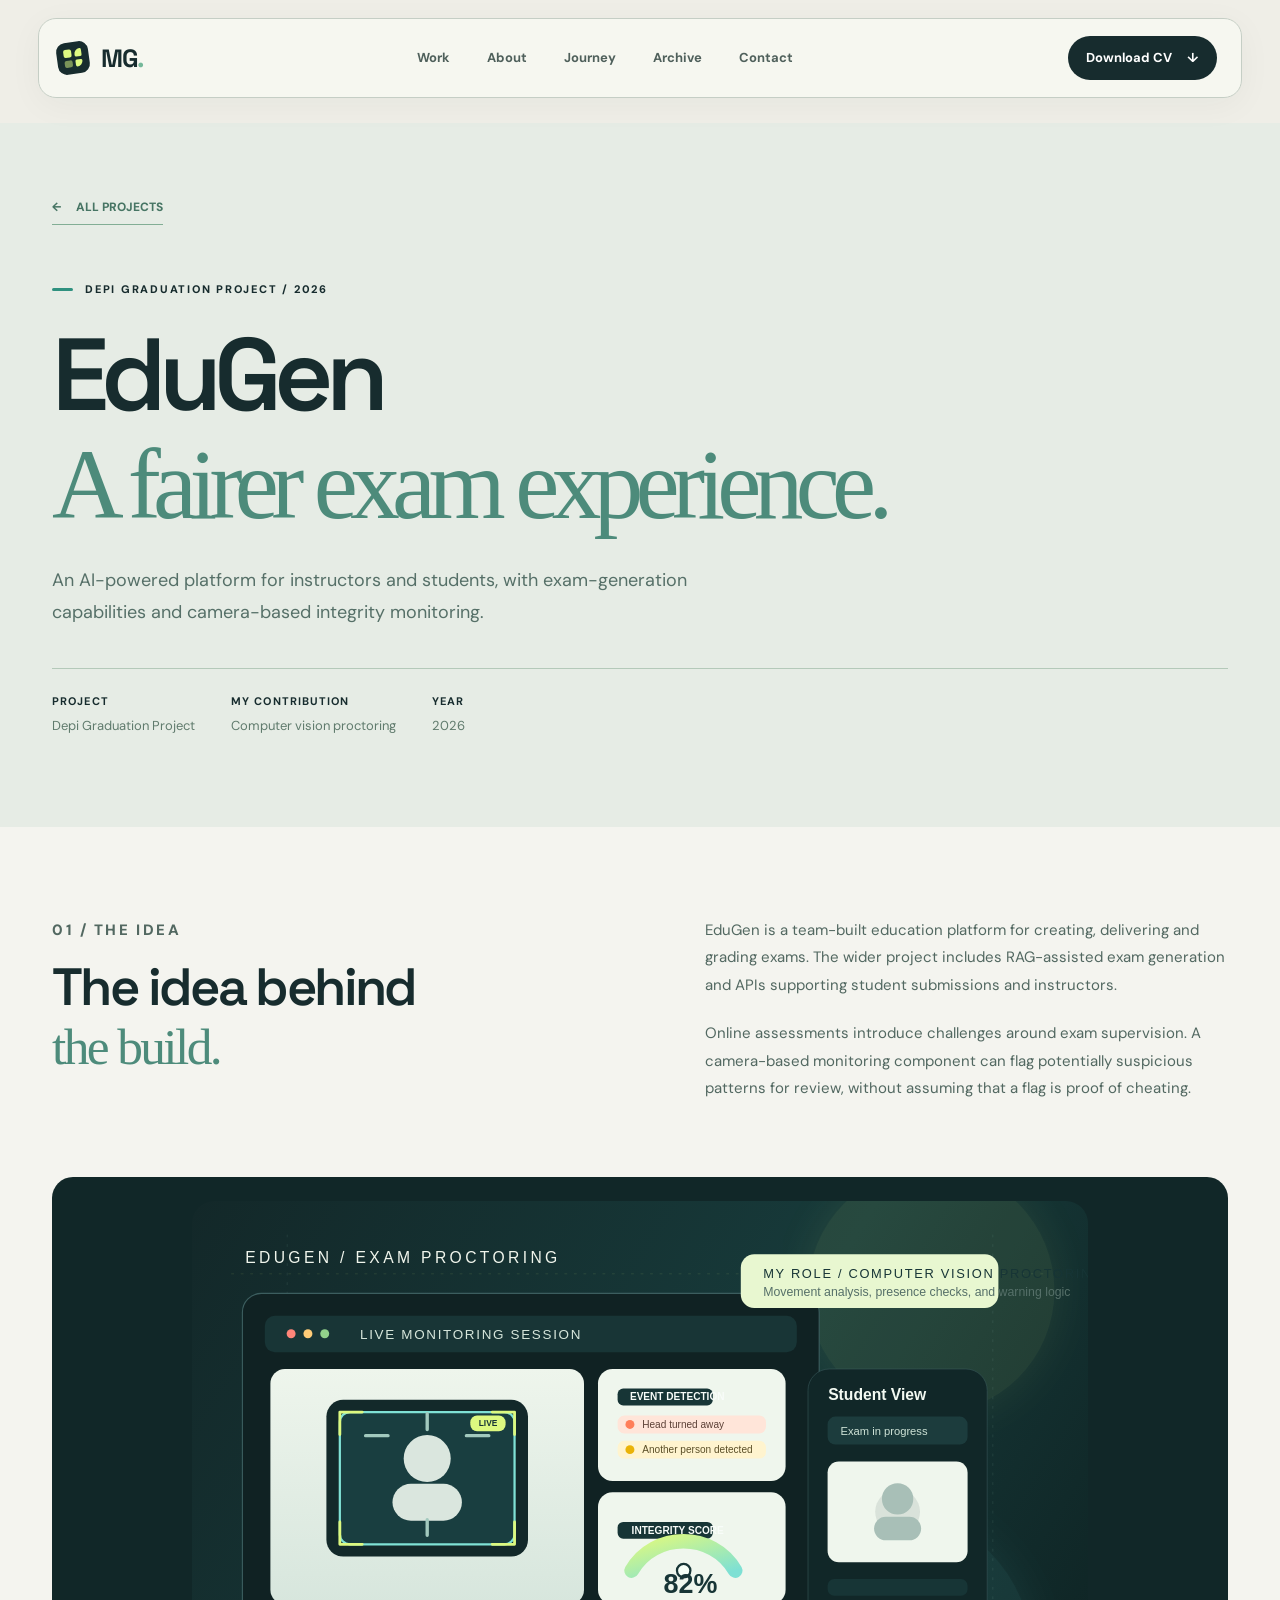
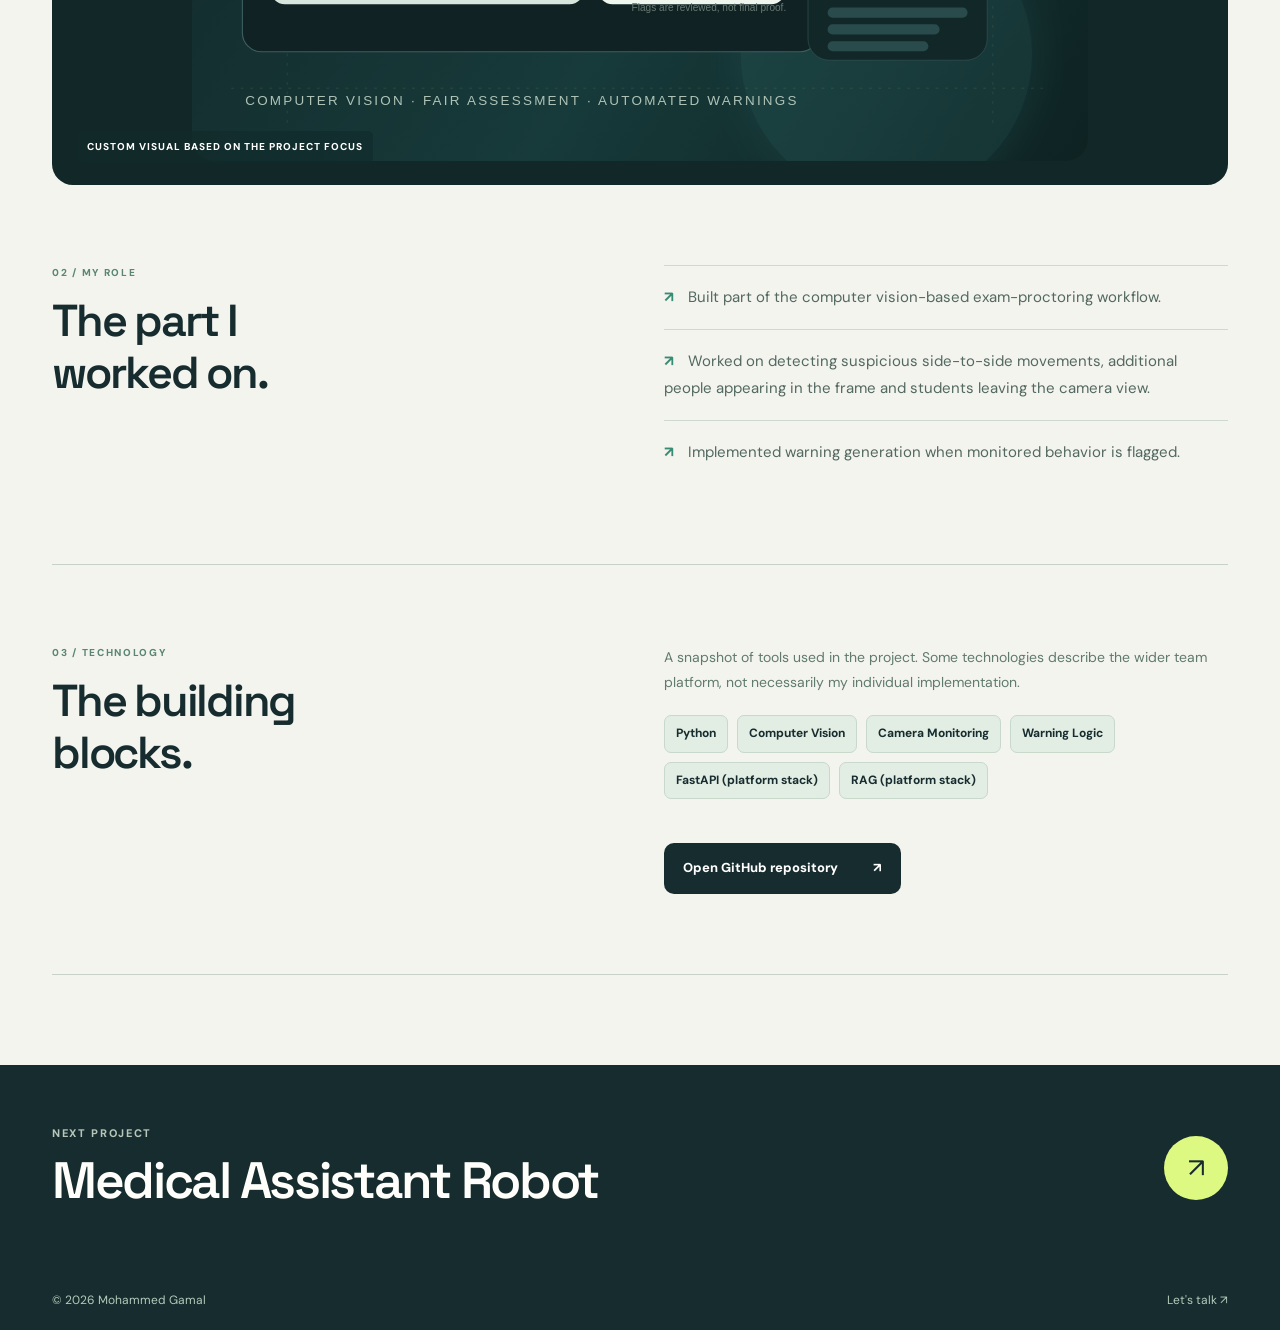
==== projects/edugen.html @ 8a7399e6 "Add files via upload" ====
<!doctype html>
<html lang="en"><head><meta charset="utf-8"/><meta name="viewport" content="width=device-width, initial-scale=1"/><meta name="theme-color" content="#efeee7"/><title>EduGen — AI Exam &amp; Proctoring — Mohammed Gamal</title><meta name="description" content="An AI-powered platform for instructors and students, with exam-generation capabilities and camera-based integrity monitoring."/><link rel="stylesheet" href="../styles.css"/><script defer src="../script.js"></script></head><body>
<a href="#main" class="skip-link">Skip to content</a>
<header class="topbar detail-topbar"><a href="../index.html#top" class="identity" aria-label="Back to home"><span class="identity-icon" aria-hidden="true"><i></i><i></i><i></i><i></i></span><span>MG<span class="identity-period">.</span></span></a><nav class="main-nav" id="main-nav" aria-label="Main navigation"><a href="../index.html#work">Work</a><a href="../index.html#about">About</a><a href="../index.html#journey">Journey</a><a href="../index.html#archive">Archive</a><a href="../index.html#contact">Contact</a></nav><a class="nav-cta" href="../assets/Mohammed_Gamal_CV.pdf" download>Download CV <span>↓</span></a><button class="nav-menu" id="nav-menu" aria-expanded="false" aria-controls="main-nav" aria-label="Open navigation" type="button"><span></span><span></span></button></header>
<main id="main"><section class="detail-hero"><div class="content-wrap detail-hero-inner"><a class="back-link" href="../index.html#work"><span>←</span> ALL PROJECTS</a><p class="eyebrow detail-eyebrow"><span class="eyebrow-bar"></span>DEPI GRADUATION PROJECT / 2026</p><h1>EduGen<br/><em>A fairer exam experience.</em></h1><p class="detail-subtitle">An AI-powered platform for instructors and students, with exam-generation capabilities and camera-based integrity monitoring.</p><div class="detail-meta"><div><strong>PROJECT</strong><span>Depi Graduation Project</span></div><div><strong>MY CONTRIBUTION</strong><span>Computer vision proctoring</span></div><div><strong>YEAR</strong><span>2026</span></div></div></div></section>
<section class="detail-content"><div class="content-wrap"><div class="case-grid"><div><p class="case-label">01 / THE IDEA</p><h2>The idea behind<br/><em>the build.</em></h2></div><div><p>EduGen is a team-built education platform for creating, delivering and grading exams. The wider project includes RAG-assisted exam generation and APIs supporting student submissions and instructors.</p><p style="margin-top:20px">Online assessments introduce challenges around exam supervision. A camera-based monitoring component can flag potentially suspicious patterns for review, without assuming that a flag is proof of cheating.</p></div></div>
<div class="case-visual case-visual-svg"><img src="../assets/edugen-proctoring.svg" alt="EduGen AI proctoring project visual showing exam monitoring, alerts, and integrity scoring" loading="lazy"/><small>CUSTOM VISUAL BASED ON THE PROJECT FOCUS</small></div>
<div class="case-work"><div><p class="case-label">02 / MY ROLE</p><h2>The part I<br/>worked on.</h2></div><ul><li>Built part of the computer vision-based exam-proctoring workflow.</li>
<li>Worked on detecting suspicious side-to-side movements, additional people appearing in the frame and students leaving the camera view.</li>
<li>Implemented warning generation when monitored behavior is flagged.</li></ul></div>
<div class="case-work"><div><p class="case-label">03 / TECHNOLOGY</p><h2>The building<br/>blocks.</h2></div><div><p style="color:#607a6e;font-size:14px;line-height:1.8">A snapshot of tools used in the project. Some technologies describe the wider team platform, not necessarily my individual implementation.</p><div class="tech-stack"><span>Python</span>
<span>Computer Vision</span>
<span>Camera Monitoring</span>
<span>Warning Logic</span>
<span>FastAPI (platform stack)</span>
<span>RAG (platform stack)</span></div><div class="case-links"><a class="button button-dark" target="_blank" rel="noopener noreferrer" href="https://github.com/MoTareq000/EduGen">Open GitHub repository <span>↗</span></a></div></div></div>

</div></section><section class="next-case"><div class="content-wrap next-case-inner"><div><p>NEXT PROJECT</p><h2>Medical Assistant Robot</h2></div><a href="medical.html" aria-label="Next project: Medical Assistant Robot">↗</a></div></section></main><footer class="detail-footer"><div class="content-wrap"><span>© <span id="year">2026</span> Mohammed Gamal</span><a href="../index.html#contact">Let's talk ↗</a></div></footer></body></html>
---- styles.css ----
@import url('https://fonts.googleapis.com/css2?family=DM+Sans:wght@400;500;600;700&family=Space+Grotesk:wght@400;500;600;700&display=swap');
:root{--paper:#efeee7;--paper2:#e8eae1;--ink:#172c2e;--ink2:#21393a;--muted:#687671;--line:#cfd3c9;--lime:#def982;--mint:#acd7c8;--orange:#ffb879;--white:#fffefa;--display:'Space Grotesk','Arial Narrow',Arial,sans-serif;--body:'DM Sans',Arial,sans-serif}
*{box-sizing:border-box}html{scroll-behavior:smooth}body{margin:0;background:var(--paper);color:var(--ink);font-family:var(--body);font-size:16px;line-height:1.6}img{max-width:100%;height:auto}a{color:inherit;text-decoration:none}button{font:inherit}::selection{background:var(--lime);color:var(--ink)}:focus-visible{outline:3px solid #6ca96d;outline-offset:4px}p,h1,h2,h3,h4{margin:0}.content-wrap{width:min(1280px,calc(100% - 104px));margin-inline:auto}.section-pad{padding-block:110px}.skip-link{position:fixed;z-index:500;top:-100px;left:15px;background:var(--lime);padding:10px 16px}.skip-link:focus{top:15px}.site-shell{overflow:hidden}.topbar{position:relative;z-index:30;display:flex;align-items:center;justify-content:space-between;gap:28px;width:min(1310px,calc(100% - 76px));height:80px;margin:18px auto 0;padding:0 24px 0 18px;border:1px solid #c5cec5;border-radius:18px;background:#f7f8f2df;box-shadow:0 7px 34px #1736380b;backdrop-filter:blur(16px)}.identity{font:700 25px/1 var(--display);letter-spacing:-1.4px;display:flex;align-items:center;gap:12px}.identity-period{color:#75b89a}.identity-icon{position:relative;width:32px;height:32px;background:var(--ink);border-radius:9px;display:grid;grid-template-columns:repeat(2,1fr);gap:3px;padding:7px;transform:rotate(-8deg)}.identity-icon i{width:100%;height:100%;background:var(--lime);border-radius:2px}.identity-icon i:nth-child(2){border-radius:7px 2px 2px 2px}.identity-icon i:nth-child(3){opacity:.5}.identity-icon i:nth-child(4){border-radius:2px 2px 7px 2px}.main-nav{display:flex;gap:37px;align-items:center}.main-nav a{font-size:13px;color:#4f605b;font-weight:700;transition:color .2s}.main-nav a:hover{color:var(--ink)}.nav-cta{font-size:13px;font-weight:700;padding:12px 18px;border-radius:99px;background:var(--ink);color:white;transition:transform .2s,background .2s}.nav-cta:hover{background:#315c56;transform:translateY(-2px)}.nav-cta span{margin-left:12px}.nav-menu{display:none;background:transparent;border:0;width:39px;height:39px;cursor:pointer}.nav-menu span{display:block;height:2px;background:var(--ink);margin:7px 0}
/* HERO */
.hero{position:relative;padding-top:80px;padding-bottom:36px;background:radial-gradient(circle at 74% 11%,#dcece1 0,transparent 27%),linear-gradient(140deg,#efeee7,#e9eee7 90%)}.hero-halo{position:absolute;right:-17%;top:1%;width:58%;aspect-ratio:1;border:1px solid #9faeaa22;border-radius:50%;pointer-events:none}.hero-layout{display:grid;grid-template-columns:1.17fr .83fr;gap:40px;align-items:center}.hero-copy{position:relative;z-index:2}.eyebrow{display:flex;align-items:center;gap:12px;letter-spacing:.16em;font-size:11px;line-height:1.5;font-weight:800;text-transform:uppercase}.eyebrow-bar{display:inline-block;width:21px;height:3px;background:#2f917f;border-radius:100px;flex-shrink:0}.eyebrow-divider{opacity:.3;margin:0 2px}.hero h1{font-family:var(--display);font-weight:600;font-size:clamp(66px,7.4vw,116px);line-height:.97;letter-spacing:-.085em;margin:30px 0 33px}.hero-h1-stroke{color:#54887a}.hero h1 em{font-family:Georgia,serif;font-weight:400;letter-spacing:-.065em}.special-dot{color:#80b98c}.hero-lead{font-size:18px;line-height:1.75;color:#49635e;max-width:500px}.hero-actions{display:flex;gap:13px;align-items:center;flex-wrap:wrap;margin-top:33px}.button{display:inline-flex;align-items:center;justify-content:space-between;gap:35px;font-size:13px;font-weight:800;padding:15px 19px;border-radius:10px;transition:transform .2s,background .2s}.button:hover{transform:translateY(-3px)}.button-dark{background:var(--ink);color:white}.button-dark:hover{background:#285456}.button-ghost{border:1px solid #b0bcb3;background:#f5f6f1}.button-ghost:hover{background:white}.hero-meta{display:flex;flex-wrap:wrap;gap:20px;margin-top:69px;font-size:12px;font-weight:700;color:#5e746c}.hero-meta>span{display:inline-flex;align-items:center;gap:9px}.status-pulse{background:#4ea87b;width:8px;height:8px;border-radius:100%;box-shadow:0 0 0 5px #4ea87b22;animation:pulse 2.3s ease-in-out infinite}.hero-stage{position:relative;background:var(--ink);height:min(560px,41vw);min-height:465px;overflow:hidden;border-radius:22px;isolation:isolate;box-shadow:15px 20px 0 #d6e1d7}.hero-stage:before{content:"";inset:0;position:absolute;background:radial-gradient(ellipse at 55% 43%,#2d5556 1%,transparent 52%),linear-gradient(155deg,#21403f,#102526 68%)}.hero-stage-grid{position:absolute;inset:0;background-image:linear-gradient(#b6d4c70c 1px,transparent 1px),linear-gradient(90deg,#b6d4c70c 1px,transparent 1px);background-size:39px 39px;mask-image:radial-gradient(circle at 55% 47%,black,transparent 72%)}.orbital{position:absolute;border:1px solid #9fccc04d;border-radius:50%;top:50%;left:50%;transform:translate(-50%,-50%);aspect-ratio:1}.orbital-one{width:79%;animation:spin 32s linear infinite;border-style:dashed}.orbital-two{width:62%;border-color:#9dcbc22a;animation:spin 27s linear reverse infinite}.orbital-three{width:101%;border-color:#9dcbc219}.orbital-one:after{content:"";position:absolute;left:3%;top:22%;width:14px;height:14px;background:var(--lime);border-radius:50%;box-shadow:0 0 0 8px #def98218}.orbital-two:after{content:"";position:absolute;right:7%;bottom:14%;width:9px;height:9px;background:#a7d8c5;border-radius:50%}.central-shape{width:42%;aspect-ratio:1;position:absolute;left:50%;top:47%;transform:translate(-50%,-50%) rotate(-17deg);border-radius:25% 48% 21% 44%;background:linear-gradient(138deg,#f0ffc0 0%,#b4dca0 27%,#64b3a5 61%,#315e69 100%);box-shadow:0 0 70px #d0ffbc20,inset -30px -30px 40px #21454a6b,inset 18px 15px 36px #ffffff75;animation:shapeFloat 7s ease-in-out infinite}.shape-core{position:absolute;left:28%;top:23%;width:39%;height:39%;border:1px solid #1e5d6088;border-radius:24%;transform:rotate(42deg);background:#d6efd67b;box-shadow:0 0 0 17px #d2efd533}.shape-glint{position:absolute;top:16%;right:23%;height:10%;width:10%;background:#edffe4;border-radius:50%;filter:blur(6px)}.stage-node{position:absolute;z-index:2;background:#143336e0;border:1px solid #9ec4b27d;padding:12px 15px;color:#d4eade;letter-spacing:.12em;font-size:10px;font-weight:800;border-radius:7px;box-shadow:0 15px 30px #07191a44}.stage-node-topleft{left:7%;top:22%}.mini-cross{color:var(--lime);font-size:18px;vertical-align:middle;margin-right:5px}.stage-node-bottomright{right:4%;bottom:23%}.stage-node-dot{display:inline-block;height:7px;width:7px;background:#d6f998;border-radius:50%;margin-right:10px}.stage-coordinate{position:absolute;z-index:2;color:#a0bbb4a6;font-size:9px;letter-spacing:.15em;font-weight:700;writing-mode:vertical-rl}.stage-coordinate-left{top:53%;left:7%}.stage-coordinate-right{top:12%;right:8%}.stage-foot{position:absolute;bottom:0;left:0;right:0;display:flex;align-items:center;justify-content:space-between;padding:20px 24px;border-top:1px solid #ffffff24;color:#b1c8bd;font-size:10px;letter-spacing:.17em}.stage-symbol{font-size:25px;color:var(--lime)}.hero-baseline{display:flex;gap:22px;align-items:center;margin-top:75px;color:#65766e;font-size:10px;font-weight:800;letter-spacing:.17em}.line-arrow{display:block;height:1px;background:#a7b6aa;flex:1}.hero-index{font-variant-numeric:tabular-nums}
/* SHARED */
.section-heading{display:flex;align-items:end;justify-content:space-between;gap:30px;margin-bottom:53px}.section-heading h2,.about h2,.journey h2{font:600 clamp(46px,5.3vw,79px)/1.03 var(--display);letter-spacing:-.066em;margin-top:24px}.section-heading h2 em,.about h2 em,.journey h2 em{font-family:Georgia,serif;font-weight:400}.section-heading>p{max-width:330px;color:#73827d;font-size:14px;line-height:1.8;margin-bottom:6px}.dark-zone{background:#172c2e;color:#f2f6ee}.eyebrow-light{color:#b2c6b8}.eyebrow-light .eyebrow-bar{background:var(--lime)}.section-heading-light>p{color:#a9beb2}.section-heading-light h2 em{color:var(--lime)}
/* WORK */
.work{position:relative;padding-bottom:95px}.work:before{content:"";position:absolute;right:-260px;top:0;width:650px;height:650px;border:1px solid #e9f7c512;border-radius:50%;pointer-events:none}.project-grid{display:grid;grid-template-columns:repeat(2,minmax(0,1fr));gap:21px}.featured-project{border:1px solid #728d8144;background:#213b3c;border-radius:20px;padding:11px;overflow:hidden;min-width:0;transition:transform .3s,border-color .3s}.featured-project:hover{transform:translateY(-5px);border-color:#b7d9a1ad}.feature-hero{grid-column:1/-1;display:grid;grid-template-columns:1.03fr .97fr;min-height:446px}.feature-art{display:block;position:relative;overflow:hidden;height:264px;border-radius:13px;background:#1e4546}.feature-hero .feature-art{height:auto;min-height:417px}.feature-art img{width:100%;height:100%;position:absolute;inset:0;object-fit:cover;transition:transform .6s}.feature-art:hover img{transform:scale(1.045)}.ish-art{background:radial-gradient(circle at center,#3e6563,#162a31 70%)}.ish-art img{object-fit:contain;padding:38px 70px;mix-blend-mode:normal;z-index:1}.ish-art .art-grid{position:absolute;inset:0;background:linear-gradient(#a4dfb617 1px,transparent 1px),linear-gradient(90deg,#a4dfb617 1px,transparent 1px);background-size:30px 30px}.project-art-fallback{position:absolute;inset:0;display:flex;align-items:center;justify-content:center}.ring{position:absolute;border:2px solid #b1f0bd45;border-radius:50%;width:51%;aspect-ratio:1}.ring-b{width:70%;border-style:dashed}.device-eye{width:190px;aspect-ratio:1;border:24px solid #8ebca6;background:radial-gradient(circle,#b9f7d8 7%,#324a54 9%,#1b3239 37%,#badfca 39%,#98bcad 67%,#406f6c 72%);border-radius:50%;box-shadow:0 0 80px #9be5c044,inset 7px 9px 15px #c5efdf77}.art-numeral{position:absolute;z-index:4;top:14px;left:19px;color:#fffefa;font-size:13px;font-weight:800;letter-spacing:.11em}.art-label{position:absolute;z-index:4;bottom:19px;left:20px;color:#e6ffdc;letter-spacing:.16em;font-size:9px;font-weight:800;text-shadow:0 1px 7px #0009}.project-info{padding:24px 23px 18px;display:flex;flex-direction:column;min-height:305px}.feature-hero .project-info{padding:38px 30px 28px}.project-info-top{display:flex;justify-content:space-between;gap:15px;align-items:center;font-size:9px;letter-spacing:.13em;color:#b7cbbb;font-weight:800}.project-date{white-space:nowrap;color:#95aca2}.project-info h3{font:600 clamp(24px,2.8vw,41px)/1.13 var(--display);letter-spacing:-.047em;margin:15px 0 13px}.feature-hero .project-info h3{font-size:clamp(31px,3.45vw,49px);margin-top:23px}.project-info>p{color:#c3d4c8;font-size:13.5px;line-height:1.75;max-width:470px}.project-info>p.role-note{margin-top:15px;color:#b1d5bb;font-size:12px}.role-note strong{color:#dbf7a7}.project-bottom{margin-top:auto;padding-top:25px;display:flex;align-items:end;justify-content:space-between;gap:12px}.tag-row{display:flex;flex-wrap:wrap;gap:7px}.tag-row span{border:1px solid #b9cbb151;padding:5px 9px;border-radius:5px;font-size:10px;color:#cbdfd1;white-space:nowrap}.circle-link{flex-shrink:0;display:grid;place-items:center;width:42px;height:42px;background:var(--lime);color:var(--ink);border-radius:50%;font-size:23px;font-weight:400;transition:transform .2s}.circle-link:hover{transform:rotate(45deg)}.medical-art{background:#7f9b80}.medical-art img{object-position:50% 53%}.medical-art:after{position:absolute;inset:0;content:"";background:linear-gradient(0deg,#0e3329a9,transparent 40%)}.proctor-art{background:#c7dcdf;display:grid;place-items:center}.proctor-art:before{content:"";position:absolute;inset:0;background:radial-gradient(circle at 10% 1%,#f3f5e3,transparent 55%),linear-gradient(140deg,#bbd9db,#6d9c99);opacity:.92}.concept-tag{position:absolute;bottom:14px;left:14px;z-index:3;font-size:9px;letter-spacing:.09em;color:#214847;background:#e7f1eabf;padding:5px 8px;border-radius:3px;font-weight:800}.monitor-shell{width:70%;max-width:400px;aspect-ratio:1.7;background:#183537;position:relative;z-index:2;border:6px solid #e1e9e1;border-radius:12px;box-shadow:14px 20px 40px #19383840;transform:rotate(-5deg);padding:13px}.monitor-top{display:flex;justify-content:space-between;color:#b1ccc5;font-size:8px;letter-spacing:.13em}.live-dot{color:#f7a9a1}.monitor-face{position:absolute;inset:39px 24% 38px 24%;background:#315d60;border-radius:6px;overflow:hidden;display:flex;align-items:center;justify-content:center}.face-silhouette{position:absolute;inset:0;display:flex;justify-content:center;align-items:center;flex-direction:column}.face-head{width:29%;height:38%;background:#8dc1b1;border-radius:48% 48% 43% 43%;z-index:1;transform:translateY(12%)}.face-shoulders{width:72%;height:47%;border-radius:55% 55% 0 0;background:#74ae9e}.face-frame{position:absolute;width:72%;height:76%;inset:12% 14%;border:1px dashed #d7ffa9}.face-frame i{position:absolute;width:13px;height:13px;border-color:var(--lime);border-style:solid;border-width:0}.face-frame i:nth-child(1){left:-1px;top:-1px;border-top-width:3px;border-left-width:3px}.face-frame i:nth-child(2){right:-1px;top:-1px;border-top-width:3px;border-right-width:3px}.face-frame i:nth-child(3){left:-1px;bottom:-1px;border-bottom-width:3px;border-left-width:3px}.face-frame i:nth-child(4){right:-1px;bottom:-1px;border-bottom-width:3px;border-right-width:3px}.monitor-alert{position:absolute;bottom:14px;left:14px;right:14px;background:#f1cead;color:#7a4028;display:flex;align-items:center;gap:7px;border-radius:4px;font-size:8px;font-weight:800;padding:7px 10px}.monitor-alert span{margin-left:auto}.alert-led{width:7px;height:7px;background:#e95e45;border-radius:50%}.monitor-bars{position:absolute;top:45%;left:12px;display:flex;gap:4px;align-items:center}.monitor-bars i{display:block;background:#b8dbb0;width:3px;height:9px;border-radius:3px}.monitor-bars i:nth-child(2n){height:16px}.monitor-bars i:nth-child(3n){height:5px}.work-footer{display:flex;justify-content:space-between;gap:30px;align-items:center;border-top:1px solid #69867d46;margin-top:47px;padding-top:29px}.work-footer p{max-width:440px;color:#a4bcb1;font-size:13px}.inline-link{font-weight:800;white-space:nowrap;display:inline-flex;gap:25px;align-items:center;border-bottom:1px solid var(--ink);font-size:13px;padding:0 0 7px}.inline-link:hover span{transform:translate(3px,-3px)}.inline-link span{transition:transform .2s}.light-link{color:var(--lime);border-color:var(--lime)}
/* ABOUT */
.about{background:linear-gradient(120deg,#efeee7,#e5eae2)}.about-layout{display:grid;grid-template-columns:1fr 1fr;gap:8%;align-items:center}.about h2{margin-top:22px;font-size:clamp(49px,5vw,75px);margin-bottom:32px}.about h2 em{color:#51987f}.about-intro>p:not(.eyebrow){color:#63766c;line-height:1.85;max-width:550px;font-size:14px;margin-bottom:17px}.about-intro>p.body-large{font-size:18px;line-height:1.65;font-weight:600;color:#263e3d}.about-intro .inline-link{margin-top:19px}.skills-panel{background:#f8f9f3;border:1px solid #d6dcd1;border-radius:19px;box-shadow:10px 14px 0 #d5e4d4;padding:26px 27px}.skills-panel-top{display:flex;justify-content:space-between;color:#789087;font-size:10px;letter-spacing:.15em;font-weight:800;margin:0 0 18px}.skill-line{display:flex;align-items:start;gap:18px;padding:24px 0;border-top:1px solid #d9e1d8}.skill-line>span:first-child{color:#7a9e8b;font-weight:800;font-size:11px;padding-top:4px}.skill-line>div{flex:1}.skill-line h3{font:600 20px/1.3 var(--display);letter-spacing:-.02em}.skill-line p{font-size:12px;color:#84958b;margin-top:7px;line-height:1.7}.skill-arrow{font-size:19px;color:#95b9a4}.skills-endnote{display:flex;align-items:center;gap:15px;background:#dfefcc;padding:17px 18px;border-radius:10px;margin-top:8px}.skills-endnote .sparkle{font-size:26px}.skills-endnote p{font-size:12px;font-weight:700}.ticker{overflow:hidden;background:var(--lime);padding:17px 0;color:#233f32}.ticker-track{display:flex;gap:20px;width:max-content;white-space:nowrap;font:700 13px var(--display);letter-spacing:.09em;animation:ticker 35s linear infinite}.ticker-track b{margin:0 28px;font-size:23px;font-weight:400}
/* JOURNEY */
.journey{background:#f4f4ec}.journey-layout{display:grid;grid-template-columns:1fr 1fr;gap:9%;align-items:center}.credential-card{background:#c5e4d3;border:1px solid #95c8ae;border-radius:17px;min-height:430px;padding:31px;display:flex;flex-direction:column;position:relative;overflow:hidden}.credential-card:after{content:"";position:absolute;width:260px;height:260px;border:45px solid #f1fff33f;border-radius:50%;right:-110px;top:35px;pointer-events:none}.credential-top{display:flex;justify-content:space-between;align-items:start;letter-spacing:.15em;font-size:10px;font-weight:800}.asterisk{font-size:38px;font-weight:400;line-height:.8}.credential-program{font-size:11px;letter-spacing:.11em;font-weight:800;margin-top:63px;z-index:1}.credential-card h3{font:600 clamp(29px,3.5vw,48px)/1.13 var(--display);letter-spacing:-.05em;margin-top:14px;z-index:1}.credential-card h3 em{font:normal .99em Georgia,serif}.credential-card>p:not(.credential-program){max-width:450px;color:#42665a;font-size:13px;margin-top:20px;line-height:1.8;z-index:1}.credential-bottom{border-top:1px solid #7fb79c;display:flex;justify-content:space-between;align-items:center;gap:14px;margin-top:auto;padding-top:22px;font-size:10px;font-weight:800;z-index:1}.credential-bottom a{border-bottom:1px solid currentColor}.timeline{border-top:1px solid #b6c8bc}.timeline-entry{display:grid;grid-template-columns:110px 1fr;gap:25px;padding:32px 0;border-bottom:1px solid #b6c8bc}.time-meta{font-size:10px;font-weight:800;color:#5d8573;letter-spacing:.06em;padding-top:4px}.time-body h3{font:600 21px/1.2 var(--display);letter-spacing:-.04em}.time-body p{font-size:13px;color:#7a8980;margin-top:9px}
/* CONTACT */
.contact{background:var(--ink);color:#f1f4ed;padding-bottom:24px}.contact-top{display:flex;justify-content:space-between}.contact-stars{font-size:40px;color:var(--lime);line-height:.6}.contact h2{font:600 clamp(66px,9.5vw,144px)/.97 var(--display);letter-spacing:-.08em;margin:48px 0 28px}.contact h2 em{font:normal .95em Georgia,serif;color:var(--lime)}.contact-content>p{max-width:520px;color:#bed0c2;font-size:16px;line-height:1.75}.contact-email{display:inline-flex;align-items:center;gap:40px;font:600 clamp(17px,2.5vw,31px)/1.3 var(--display);margin-top:40px;padding-bottom:13px;border-bottom:1px solid var(--lime);color:#e7f9de;overflow-wrap:anywhere}.contact-email span{color:var(--lime);font-size:29px;transition:transform .2s}.contact-email:hover span{transform:translate(4px,-4px)}.contact-foot{border-top:1px solid #5f777366;margin-top:120px;padding-top:28px;display:flex;justify-content:space-between;gap:20px;font-size:11px;color:#93b0a3;letter-spacing:.06em}.contact-foot div{display:flex;gap:26px}.contact-foot a:hover{color:var(--lime)}
/* project detail pages */
.detail-topbar{margin-bottom:25px}.detail-hero{background:#e6ece5;padding-top:70px;padding-bottom:90px}.detail-hero-inner{position:relative}.back-link{display:inline-flex;gap:15px;align-items:center;font-size:12px;font-weight:800;color:#477564;border-bottom:1px solid #82ae95;padding-bottom:7px}.detail-eyebrow{margin-top:56px}.detail-hero h1{font:600 clamp(60px,8vw,115px)/1.03 var(--display);letter-spacing:-.075em;max-width:1050px;margin:24px 0}.detail-hero h1 em{font:normal .97em Georgia,serif;color:#4d8b7b}.detail-subtitle{max-width:690px;color:#567068;font-size:18px;line-height:1.75}.detail-meta{display:flex;flex-wrap:wrap;gap:36px;margin-top:40px;padding-top:24px;border-top:1px solid #b4c9b9}.detail-meta div{display:flex;flex-direction:column;gap:5px}.detail-meta strong{font-size:11px;letter-spacing:.1em}.detail-meta span{font-size:13px;color:#607b6d}.detail-content{padding:90px 0;background:#f4f4ef}.case-grid{display:grid;grid-template-columns:1fr 1fr;gap:11%;margin-bottom:74px}.case-grid h2{font:600 clamp(34px,4.1vw,60px)/1.12 var(--display);letter-spacing:-.05em}.case-grid h2 em{font:normal .98em Georgia,serif;color:#4d8b7b}.case-grid p{font-size:15px;line-height:1.85;color:#526861}.case-label{font-size:10px;letter-spacing:.17em;color:#5a8673;font-weight:800;margin-bottom:14px}.case-visual{border-radius:21px;background:#d6e7df;position:relative;min-height:430px;overflow:hidden;display:grid;place-items:center}.case-visual.photo{background:#4e7670}.case-visual.photo img{object-fit:contain;width:100%;max-height:560px;padding:35px}.case-visual.photo.cover{background:#1c3235}.case-visual.photo.cover img{max-height:630px}.case-visual.gradient-visual{background:radial-gradient(circle at center,#397d72,#193333 72%)}.case-visual.gradient-visual img{max-height:550px;width:80%;object-fit:contain}.case-visual small{position:absolute;left:25px;bottom:22px;color:#fff;font-size:10px;letter-spacing:.1em;font-weight:800;background:#122b2ba9;padding:8px 10px;border-radius:5px}.case-work{display:grid;grid-template-columns:1fr 1.2fr;gap:12%;padding:80px 0;border-bottom:1px solid #c8d2c8}.case-work h2{font:600 clamp(32px,3.5vw,54px)/1.15 var(--display);letter-spacing:-.05em}.case-work ul{padding:0;margin:0;list-style:none}.case-work li{font-size:15px;color:#526861;line-height:1.8;padding:18px 0;border-top:1px solid #d0d9ce}.case-work li:before{content:'↗';color:#378c74;font-weight:800;margin-right:14px}.tech-stack{display:flex;flex-wrap:wrap;gap:9px;margin-top:20px}.tech-stack span{font-size:12px;font-weight:700;background:#e2ede3;padding:8px 11px;border:1px solid #c8d8cb;border-radius:7px}.case-links{display:flex;gap:12px;flex-wrap:wrap;margin-top:44px}.next-case{background:var(--ink);color:var(--white);padding:60px 0}.next-case-inner{display:flex;align-items:center;justify-content:space-between;gap:20px}.next-case p{color:#b7c6b9;font-size:11px;letter-spacing:.15em;font-weight:800}.next-case h2{font:600 clamp(36px,4vw,60px)/1.15 var(--display);letter-spacing:-.045em;margin-top:10px}.next-case a{background:var(--lime);width:64px;height:64px;border-radius:50%;display:grid;place-items:center;color:var(--ink);font-size:27px}.detail-footer{background:#172c2e;color:#b3cbbb;padding:20px 0;font-size:12px}.detail-footer .content-wrap{display:flex;justify-content:space-between}.detail-footer a:hover{color:var(--lime)}
.fade-up{opacity:0;transform:translateY(20px);transition:opacity .7s ease,transform .7s ease}.fade-up.is-visible{opacity:1;transform:none}
@keyframes spin{to{transform:translate(-50%,-50%) rotate(360deg)}}@keyframes shapeFloat{50%{transform:translate(-50%,-54%) rotate(-11deg)}}@keyframes pulse{50%{box-shadow:0 0 0 9px #4ea87b08}}@keyframes ticker{to{transform:translateX(-50%)}}
@media(max-width:1100px){.content-wrap{width:min(100% - 60px,1280px)}.hero h1{font-size:clamp(55px,7.4vw,90px)}.hero-layout{gap:25px}.project-info h3{font-size:30px}.about-layout{gap:5%}.project-art-fallback .device-eye{width:120px}}
@media(max-width:780px){.content-wrap{width:calc(100% - 36px)}.section-pad{padding-block:72px}.topbar{height:67px;width:calc(100% - 28px);margin-top:10px;padding:0 14px}.main-nav{position:absolute;top:75px;left:0;right:0;background:#f6f8f3;border:1px solid #c2d0c8;box-shadow:0 18px 24px #1736381c;border-radius:12px;display:none;flex-direction:column;gap:0;align-items:stretch;padding:10px}.main-nav.is-open{display:flex}.main-nav a{padding:13px 15px}.nav-cta{margin-left:auto;padding:10px 12px}.nav-menu{display:block}.hero{padding-top:63px}.hero-layout{grid-template-columns:1fr;gap:42px}.hero h1{font-size:clamp(58px,12.5vw,92px);margin-top:21px}.hero-stage{height:410px;min-height:0;box-shadow:8px 10px 0 #d6e1d7}.hero-meta{margin-top:40px}.hero-baseline{margin-top:55px}.section-heading{align-items:start;flex-direction:column;gap:20px;margin-bottom:35px}.section-heading>p{max-width:600px}.feature-hero{grid-template-columns:1fr;min-height:0}.feature-hero .feature-art{height:320px;min-height:0}.feature-hero .project-info{padding:27px 22px 23px;min-height:330px}.project-grid{gap:16px}.featured-project:not(.feature-hero) .project-info{min-height:350px}.about-layout,.journey-layout{grid-template-columns:1fr;gap:45px}.about h2{font-size:clamp(46px,9vw,72px)}.skills-panel{max-width:650px}.journey-layout{gap:40px}.contact h2{font-size:clamp(58px,12vw,95px)}.contact-foot{margin-top:90px}.case-grid,.case-work{grid-template-columns:1fr;gap:25px}.case-work{padding:60px 0}.detail-hero h1{font-size:clamp(55px,11vw,93px)}}
@media(max-width:530px){.hero h1{font-size:clamp(52px,12.5vw,74px)}.hero-lead{font-size:16px}.hero-stage{height:360px}.stage-node{font-size:8px;padding:9px}.stage-node-bottomright{bottom:21%}.stage-coordinate{font-size:7px}.hero-stage .central-shape{width:48%}.hero-baseline{gap:11px}.project-grid{grid-template-columns:1fr}.feature-hero{grid-column:auto}.feature-hero .feature-art{height:274px}.feature-hero .project-info{min-height:305px}.feature-hero .project-info h3{font-size:32px}.featured-project:not(.feature-hero) .project-info{min-height:290px}.feature-art{height:252px}.project-info{padding:21px}.work-footer{flex-direction:column;align-items:start}.about h2{font-size:46px}.skills-panel{padding:21px 17px}.credential-card{min-height:410px;padding:24px}.credential-bottom{flex-direction:column;align-items:start}.timeline-entry{grid-template-columns:1fr;gap:4px;padding:24px 0}.contact h2{font-size:clamp(47px,11vw,70px)}.contact-email{font-size:clamp(14px,4vw,22px);gap:10px}.contact-foot{flex-direction:column;gap:23px}.contact-foot div{gap:16px;flex-wrap:wrap}.detail-meta{gap:20px}.case-visual{min-height:300px}.case-visual.photo img{max-height:450px}.next-case h2{font-size:36px}.next-case a{width:54px;height:54px}.hero-meta{gap:12px}.nav-cta span{display:none}}
@media(prefers-reduced-motion:reduce){*,*::before,*::after{animation-duration:.01ms!important;transition-duration:.01ms!important;scroll-behavior:auto!important}.fade-up{opacity:1;transform:none}}


/* archive section */
.archive{background:linear-gradient(180deg,#edf0e7 0%, #f7f7f1 100%)}
.archive-grid{display:grid;grid-template-columns:repeat(2,minmax(0,1fr));gap:18px}
.archive-card{background:#fbfcf8;border:1px solid #d5ddd3;border-radius:20px;padding:22px 22px 18px;display:flex;flex-direction:column;min-height:250px;box-shadow:0 14px 36px rgba(17,42,44,.04);transition:transform .25s,border-color .25s,box-shadow .25s}
.archive-card:hover{transform:translateY(-4px);border-color:#9bc3ac;box-shadow:0 18px 42px rgba(17,42,44,.08)}
.archive-card-top{display:flex;justify-content:space-between;align-items:center;color:#5f736a;font-size:11px;font-weight:800;letter-spacing:.09em;text-transform:uppercase;margin-bottom:16px}
.archive-count{color:#7cab91}
.archive-card h3{font:600 27px/1.18 var(--display);letter-spacing:-.04em;margin-bottom:12px;max-width:95%}
.archive-card p{color:#5c6f67;font-size:14px;line-height:1.75;flex:1}
.archive-tags{display:flex;flex-wrap:wrap;gap:8px;margin-top:18px}
.archive-tags span{font-size:12px;font-weight:700;background:#eaf2eb;border:1px solid #d4e1d6;padding:7px 10px;border-radius:999px;color:#335246}
.archive-actions{display:flex;align-items:center;justify-content:space-between;gap:14px;margin-top:16px;padding-top:16px;border-top:1px solid #e2e7e1}
.archive-note{font-size:12px;color:#7a8a83;font-weight:700}
.case-visual-svg{background:#112728;padding:24px}
.case-visual-svg img{display:block;width:100%;height:auto;max-height:560px;object-fit:contain;border-radius:18px}
.proctor-art{background:#112728}
.proctor-art img{object-fit:cover;padding:0;position:absolute;inset:0;width:100%;height:100%}
@media(max-width:780px){.archive-grid{grid-template-columns:1fr}.archive-card{min-height:0}.archive-card h3{font-size:24px}}
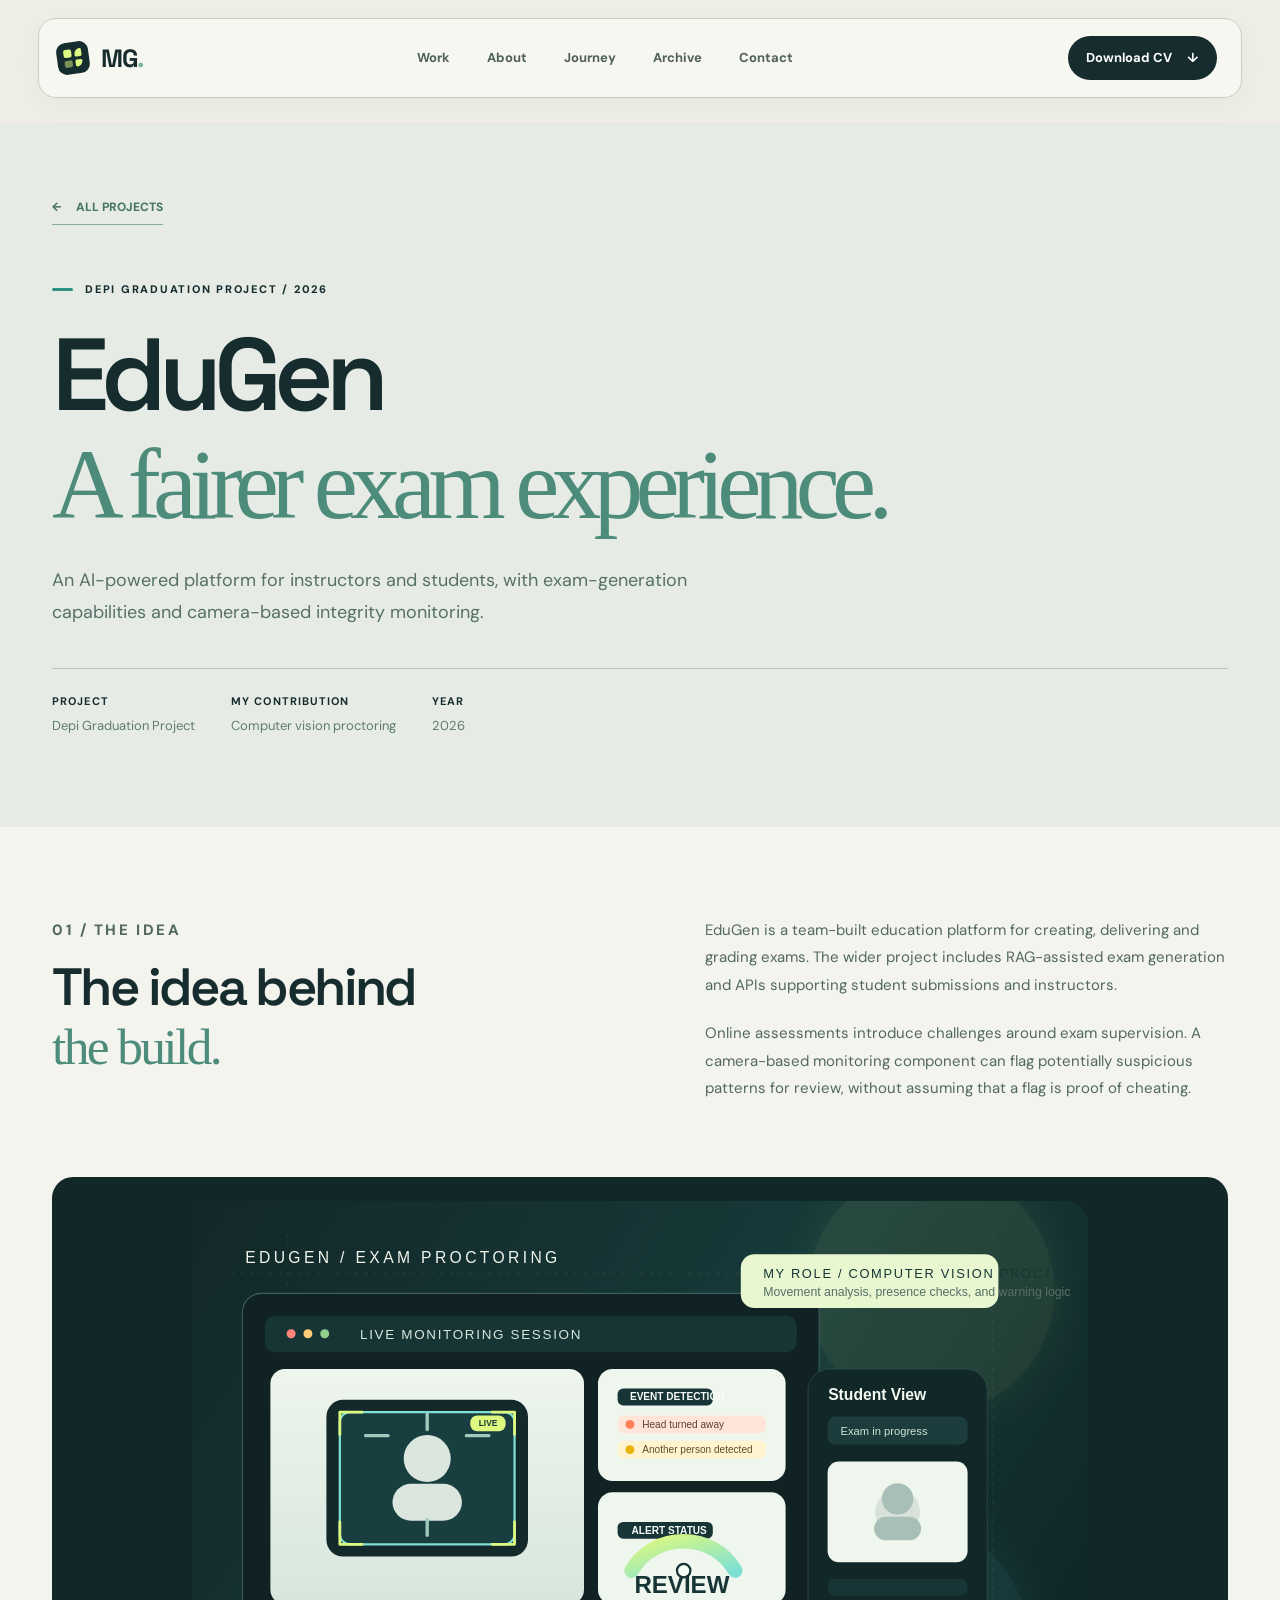
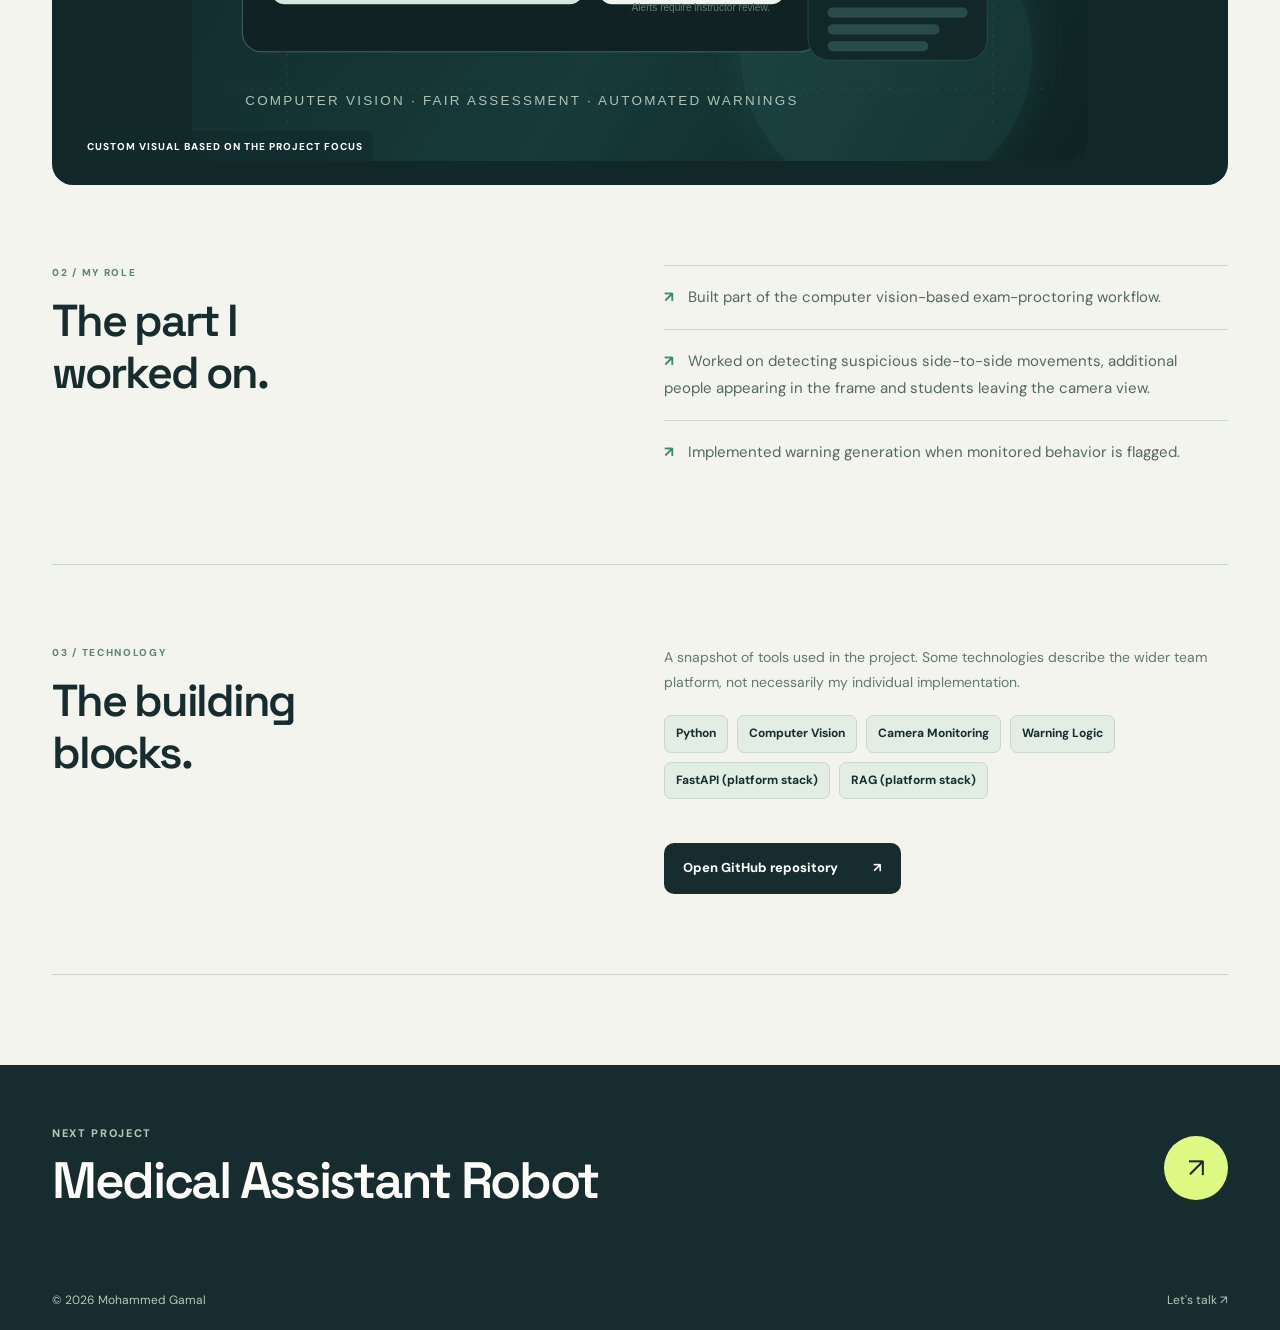
==== commit 05090550: "Add files via upload" ====
--- a/projects/edugen.html
+++ b/projects/edugen.html
@@ -1,5 +1,21 @@
 <!doctype html>
-<html lang="en"><head><meta charset="utf-8"/><meta name="viewport" content="width=device-width, initial-scale=1"/><meta name="theme-color" content="#efeee7"/><title>EduGen — AI Exam &amp; Proctoring — Mohammed Gamal</title><meta name="description" content="An AI-powered platform for instructors and students, with exam-generation capabilities and camera-based integrity monitoring."/><link rel="stylesheet" href="../styles.css"/><script defer src="../script.js"></script></head><body>
+<html lang="en"><head><meta charset="utf-8"/><meta name="viewport" content="width=device-width, initial-scale=1"/><meta name="theme-color" content="#efeee7"/><title>EduGen — AI Exam &amp; Proctoring — Mohammed Gamal</title><meta name="description" content="An AI-powered platform for instructors and students, with exam-generation capabilities and camera-based integrity monitoring."/><link rel="stylesheet" href="../styles.css"/><script defer src="../script.js"></script>  <link rel="canonical" href="https://mohammed-gamal-portfolio-beryl.vercel.app/projects/edugen.html" />
+  <link rel="icon" type="image/svg+xml" href="../assets/favicon.svg" />
+  <link rel="icon" type="image/png" sizes="64x64" href="../assets/favicon-64.png" />
+  <meta property="og:type" content="website" />
+  <meta property="og:site_name" content="Mohammed Gamal — AI Engineer" />
+  <meta property="og:title" content="EduGen — AI Exam &amp; Proctoring — Mohammed Gamal" />
+  <meta property="og:description" content="An AI-powered platform for instructors and students, with exam-generation capabilities and camera-based integrity monitoring." />
+  <meta property="og:url" content="https://mohammed-gamal-portfolio-beryl.vercel.app/projects/edugen.html" />
+  <meta property="og:image" content="https://mohammed-gamal-portfolio-beryl.vercel.app/assets/portfolio-social-preview.jpg" />
+  <meta property="og:image:secure_url" content="https://mohammed-gamal-portfolio-beryl.vercel.app/assets/portfolio-social-preview.jpg" />
+  <meta property="og:image:width" content="1200" />
+  <meta property="og:image:height" content="630" />
+  <meta property="og:image:type" content="image/jpeg" />
+  <meta property="og:image:alt" content="Mohammed Gamal AI Engineer portfolio — The art of making AI feel real" />
+  <meta name="twitter:card" content="summary_large_image" />
+  <meta name="twitter:image" content="https://mohammed-gamal-portfolio-beryl.vercel.app/assets/portfolio-social-preview.jpg" />
+</head><body>
 <a href="#main" class="skip-link">Skip to content</a>
 <header class="topbar detail-topbar"><a href="../index.html#top" class="identity" aria-label="Back to home"><span class="identity-icon" aria-hidden="true"><i></i><i></i><i></i><i></i></span><span>MG<span class="identity-period">.</span></span></a><nav class="main-nav" id="main-nav" aria-label="Main navigation"><a href="../index.html#work">Work</a><a href="../index.html#about">About</a><a href="../index.html#journey">Journey</a><a href="../index.html#archive">Archive</a><a href="../index.html#contact">Contact</a></nav><a class="nav-cta" href="../assets/Mohammed_Gamal_CV.pdf" download>Download CV <span>↓</span></a><button class="nav-menu" id="nav-menu" aria-expanded="false" aria-controls="main-nav" aria-label="Open navigation" type="button"><span></span><span></span></button></header>
 <main id="main"><section class="detail-hero"><div class="content-wrap detail-hero-inner"><a class="back-link" href="../index.html#work"><span>←</span> ALL PROJECTS</a><p class="eyebrow detail-eyebrow"><span class="eyebrow-bar"></span>DEPI GRADUATION PROJECT / 2026</p><h1>EduGen<br/><em>A fairer exam experience.</em></h1><p class="detail-subtitle">An AI-powered platform for instructors and students, with exam-generation capabilities and camera-based integrity monitoring.</p><div class="detail-meta"><div><strong>PROJECT</strong><span>Depi Graduation Project</span></div><div><strong>MY CONTRIBUTION</strong><span>Computer vision proctoring</span></div><div><strong>YEAR</strong><span>2026</span></div></div></div></section>
